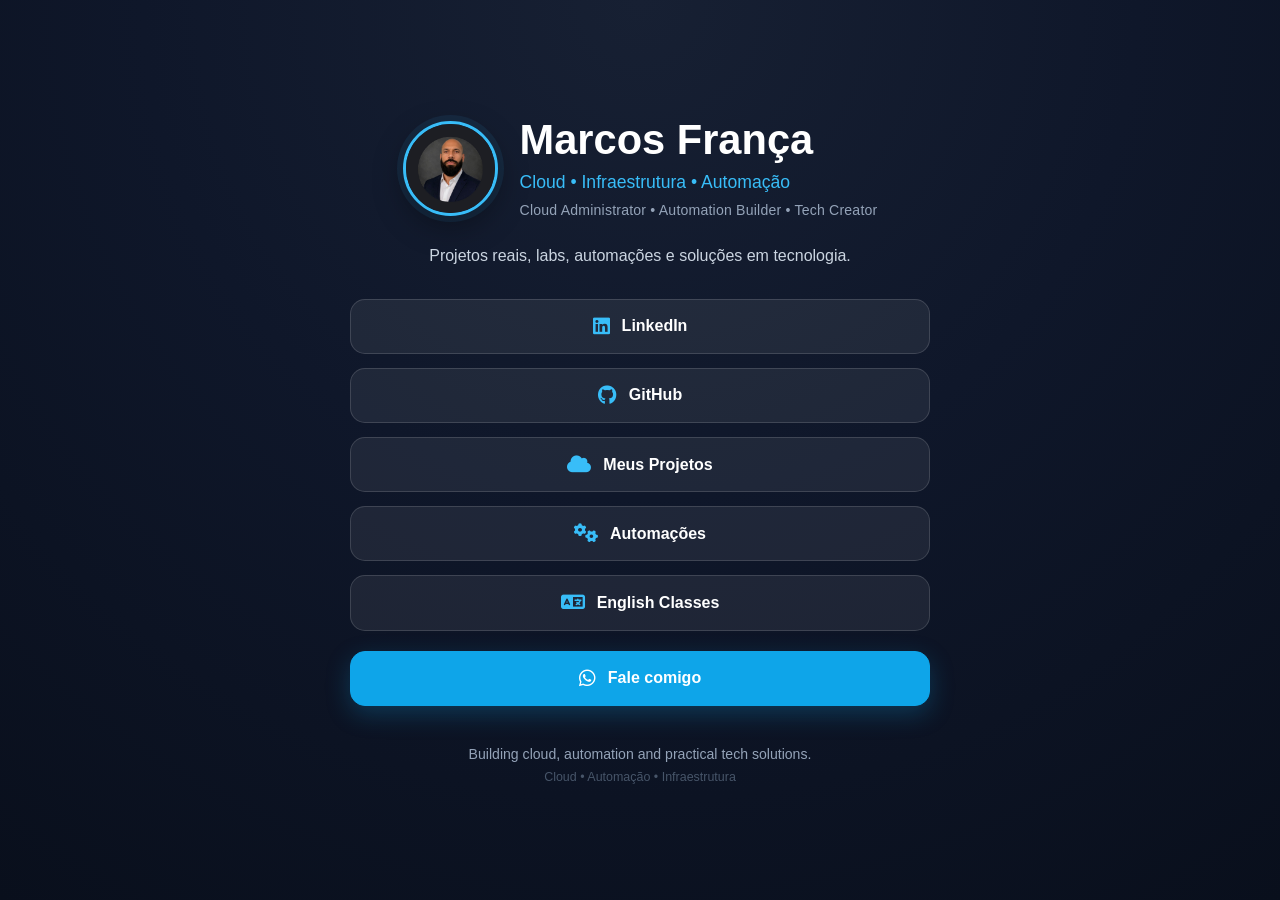
==== index.html @ a4418de6 "Initial landing page" ====
<!DOCTYPE html>
<html lang="pt-BR">

<head>
  <meta charset="UTF-8">

  <meta
    name="viewport"
    content="width=device-width, initial-scale=1.0"
  >

  <title>Marcos França | Cloud & Automação</title>

  <meta
    name="description"
    content="Cloud, infraestrutura, automação, projetos reais e soluções em tecnologia."
  >

  <!-- CSS -->
  <link
    rel="stylesheet"
    href="style.css"
  >

  <!-- Font Awesome -->
  <link
    rel="stylesheet"
    href="https://cdnjs.cloudflare.com/ajax/libs/font-awesome/6.7.2/css/all.min.css"
  >

</head>

<body>

  <main class="container">

    <!-- HERO -->
    <section class="hero">

      <div class="profile-header">

        <img
          src="assets/profile.jpeg"
          alt="Marcos França"
          class="profile-photo"
        >

        <div class="profile-info">

          <h1>Marcos França</h1>

          <p class="subtitle">
            Cloud • Infraestrutura • Automação
          </p>

          <p class="role">
            Cloud Administrator • Automation Builder • Tech Creator
          </p>

        </div>

      </div>

      <p class="description">
        Projetos reais, labs, automações e soluções em tecnologia.
      </p>

    </section>


    <!-- LINKS -->
    <section class="links">

      <a
        href="https://www.linkedin.com/in/marcos-fran%C3%A7a-314ab45b/?isSelfProfile=true"
        class="btn"
        target="_blank"
        rel="noopener noreferrer"
      >
        <i class="fa-brands fa-linkedin"></i>
        LinkedIn
      </a>

      <a
        href="https://github.com/Marcos-cloud-eng"
        class="btn"
        target="_blank"
        rel="noopener noreferrer"
      >
        <i class="fa-brands fa-github"></i>
        GitHub
      </a>

      <a
        href="https://github.com/Marcos-cloud-eng?tab=repositories"
        class="btn"
      >
        <i class="fa-solid fa-cloud"></i>
        Meus Projetos
      </a>

      <a
        href="https://github.com/Marcos-cloud-eng"
        class="btn"
      >
        <i class="fa-solid fa-gears"></i>
        Automações
      </a>

      <a
        href="https://www.udemy.com/instructor/courses"
        class="btn"
      >
        <i class="fa-solid fa-language"></i>
        English Classes
      </a>

      <a
        href="https://wa.me/11994478119"
        text="Olá%20Marcos!%20Encontrei%20seu%20perfil%20e%20gostaria%20de%20conversar%20sobre%20seus%20serviços."
        class="btn btn-contact"
        target="_blank"
        rel="noopener noreferrer"
      >
        <i class="fa-brands fa-whatsapp"></i>
        Fale comigo
      </a>

    </section>


    <!-- FOOTER -->
    <footer>

      <p class="footer-main">
        Building cloud, automation and practical tech solutions.
      </p>

      <p class="footer-small">
        Cloud • Automação • Infraestrutura
      </p>

    </footer>

  </main>

</body>

</html>
---- style.css ----
/* =========================
   RESET
========================= */

* {
  margin: 0;
  padding: 0;
  box-sizing: border-box;
}


/* =========================
   BODY
========================= */

body {
  font-family: Arial, Helvetica, sans-serif;

  background:
    radial-gradient(
      circle at top,
      #172033 0%,
      #0f172a 45%,
      #090f1c 100%
    );

  color: white;

  min-height: 100vh;

  display: flex;
  align-items: center;
  justify-content: center;

  padding: 40px 0;
}


/* =========================
   CONTAINER
========================= */

.container {
  width: 90%;
  max-width: 620px;

  text-align: center;

  padding: 35px 20px;
}


/* =========================
   HERO
========================= */

.hero {
  margin-bottom: 30px;
}


/* =========================
   PROFILE HEADER
========================= */

.profile-header {
  display: flex;

  align-items: center;
  justify-content: center;

  gap: 22px;

  margin-bottom: 22px;
}


/* =========================
   PROFILE PHOTO
========================= */

.profile-photo {
  width: 95px;
  height: 95px;

  object-fit: cover;

  border-radius: 50%;

  border: 3px solid #38bdf8;

  box-shadow:
    0 0 0 6px rgba(56, 189, 248, 0.08),
    0 10px 30px rgba(0, 0, 0, 0.35);

  flex-shrink: 0;
}


/* =========================
   PROFILE INFO
========================= */

.profile-info {
  text-align: left;
}


.profile-info h1 {
  font-size: 2.6rem;

  font-weight: 700;

  margin-bottom: 8px;
}


/* =========================
   SUBTITLE
========================= */

.subtitle {
  font-size: 1.1rem;

  color: #38bdf8;

  margin-bottom: 8px;
}


/* =========================
   ROLE
========================= */

.role {
  font-size: 0.88rem;

  color: #94a3b8;

  line-height: 1.4;

  letter-spacing: 0.2px;
}


/* =========================
   DESCRIPTION
========================= */

.description {
  color: #cbd5e1;

  font-size: 1rem;

  line-height: 1.6;

  margin-top: 10px;
}


/* =========================
   LINKS
========================= */

.links {
  display: flex;

  flex-direction: column;

  gap: 14px;
}


/* =========================
   BUTTONS
========================= */

.btn {
  display: flex;

  align-items: center;
  justify-content: center;

  gap: 12px;

  width: 100%;

  padding: 17px 22px;

  border-radius: 15px;

  text-decoration: none;

  color: white;

  background: rgba(255, 255, 255, 0.07);

  border: 1px solid rgba(255, 255, 255, 0.14);

  font-size: 1rem;

  font-weight: 600;

  transition:
    transform 0.25s ease,
    background 0.25s ease,
    border-color 0.25s ease,
    box-shadow 0.25s ease;
}


/* ÍCONES */

.btn i {
  font-size: 1.2rem;

  color: #38bdf8;
}


/* HOVER */

.btn:hover {
  transform: translateY(-3px);

  background: rgba(56, 189, 248, 0.12);

  border-color: rgba(56, 189, 248, 0.75);

  box-shadow:
    0 10px 25px rgba(0, 0, 0, 0.25);
}


/* =========================
   CONTACT BUTTON
========================= */

.btn-contact {
  background: #0ea5e9;

  border-color: #0ea5e9;

  color: white;

  margin-top: 6px;

  box-shadow:
    0 8px 25px rgba(14, 165, 233, 0.25);
}


.btn-contact i {
  color: white;
}


.btn-contact:hover {
  background: #38bdf8;

  border-color: #38bdf8;

  box-shadow:
    0 10px 30px rgba(56, 189, 248, 0.35);
}


/* =========================
   FOOTER
========================= */

footer {
  margin-top: 40px;
}


.footer-main {
  color: #94a3b8;

  font-size: 0.88rem;

  margin-bottom: 8px;
}


.footer-small {
  color: #475569;

  font-size: 0.78rem;
}


/* =========================
   MOBILE
========================= */

@media (max-width: 600px) {

  body {
    padding: 25px 0;
  }


  .container {
    width: 94%;

    padding: 25px 16px;
  }


  .profile-header {
    flex-direction: column;

    gap: 14px;
  }


  .profile-info {
    text-align: center;
  }


  .profile-photo {
    width: 90px;
    height: 90px;
  }


  .profile-info h1 {
    font-size: 2.15rem;
  }


  .subtitle {
    font-size: 1rem;
  }


  .role {
    font-size: 0.82rem;
  }


  .description {
    font-size: 0.92rem;
  }


  .btn {
    padding: 16px 18px;

    font-size: 0.95rem;
  }


  footer {
    margin-top: 32px;
  }

}
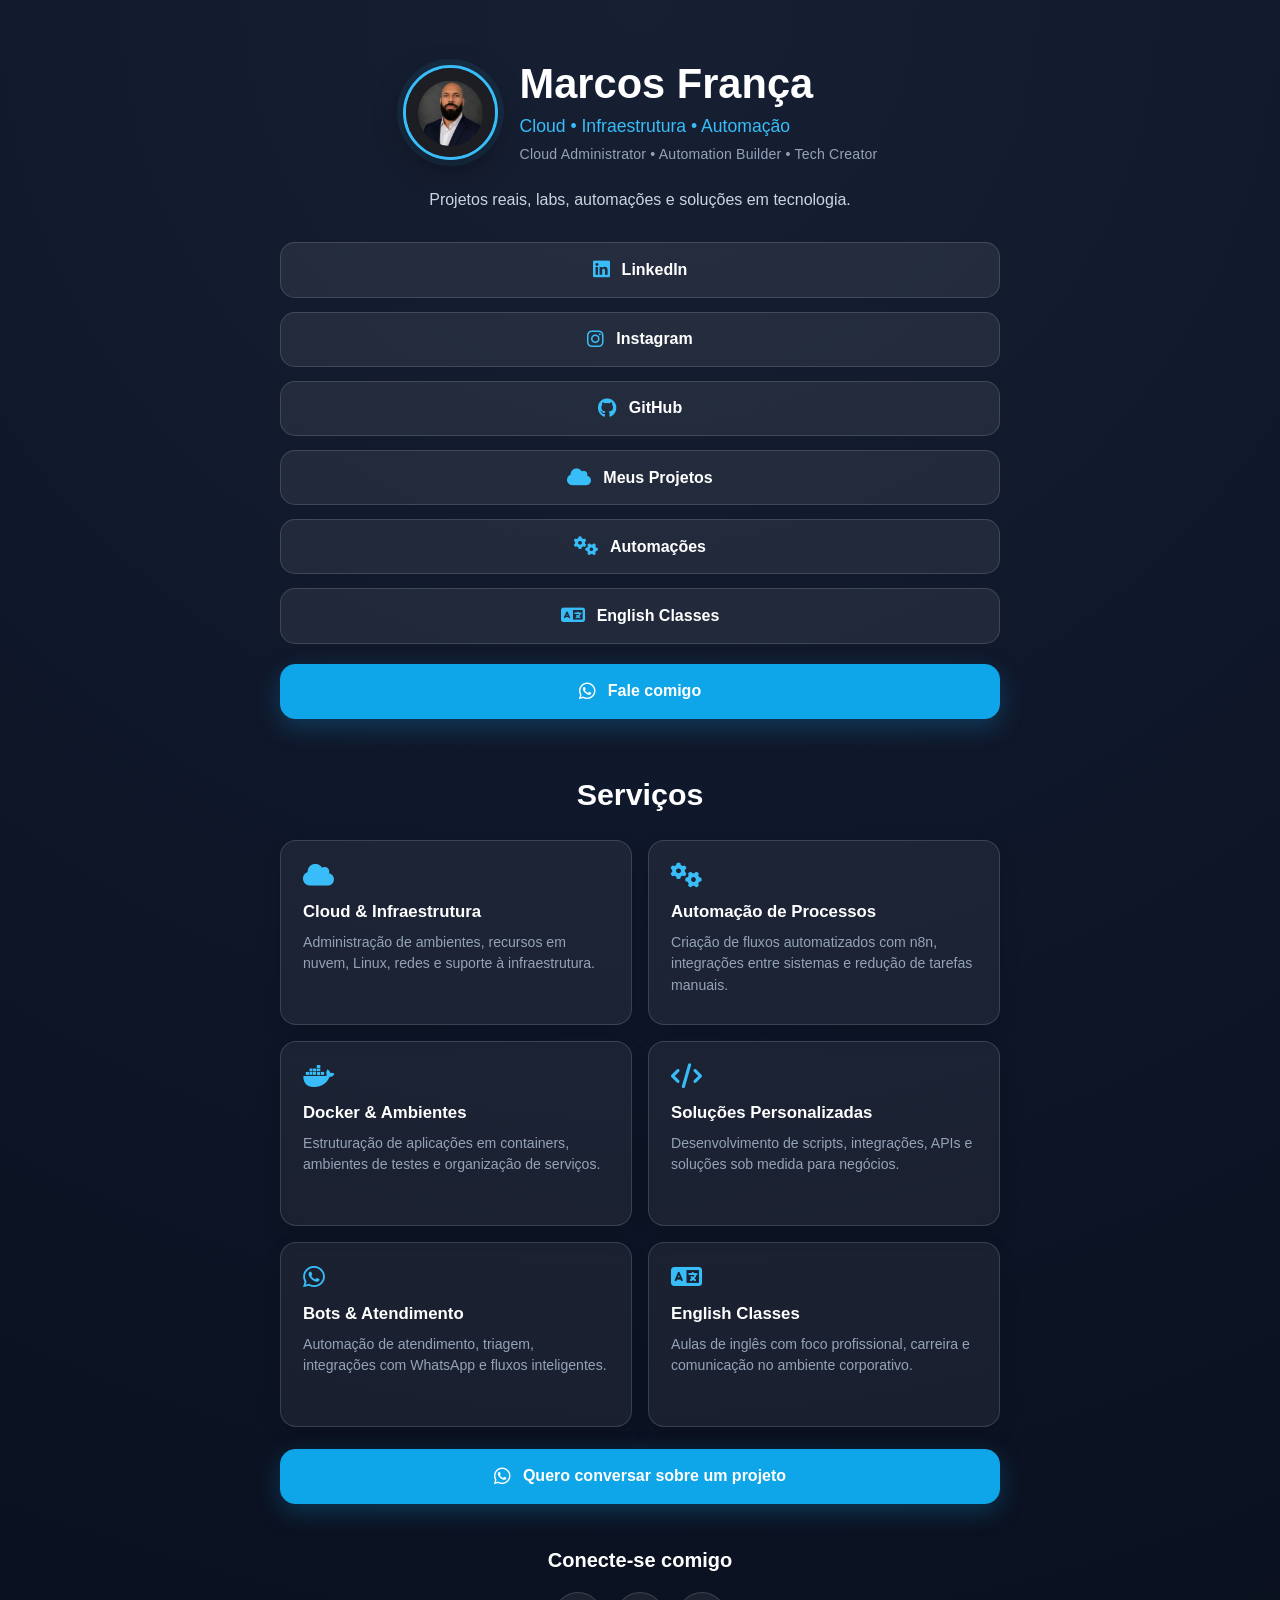
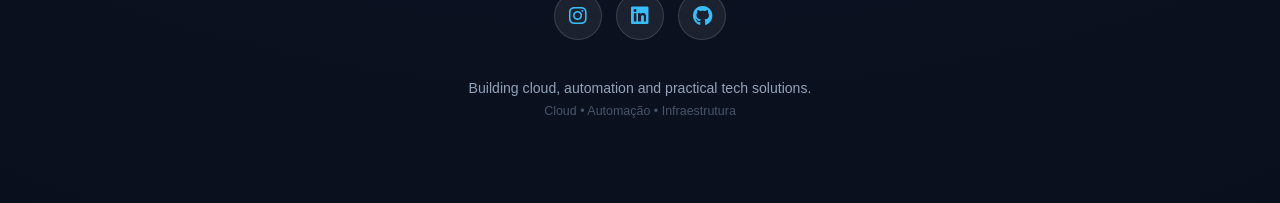
==== commit 2112628f: "Update landing with services and social links" ====
--- a/index.html
+++ b/index.html
@@ -27,14 +27,15 @@
     rel="stylesheet"
     href="https://cdnjs.cloudflare.com/ajax/libs/font-awesome/6.7.2/css/all.min.css"
   >
-
 </head>
 
 <body>
 
   <main class="container">
 
-    <!-- HERO -->
+    <!-- =========================
+         HERO
+    ========================== -->
     <section class="hero">
 
       <div class="profile-header">
@@ -68,11 +69,14 @@
     </section>
 
 
-    <!-- LINKS -->
+    <!-- =========================
+         LINKS PRINCIPAIS
+    ========================== -->
     <section class="links">
 
-      <a
-        href="https://www.linkedin.com/in/marcos-fran%C3%A7a-314ab45b/?isSelfProfile=true"
+      <!-- LinkedIn -->
+      <a
+        href="https://www.linkedin.com/in/marcos-fran%C3%A7a-314ab45b/"
         class="btn"
         target="_blank"
         rel="noopener noreferrer"
@@ -81,6 +85,20 @@
         LinkedIn
       </a>
 
+
+      <!-- Instagram -->
+      <a
+        href="https://www.instagram.com/marcosfranca.cloud/"
+        class="btn"
+        target="_blank"
+        rel="noopener noreferrer"
+      >
+        <i class="fa-brands fa-instagram"></i>
+        Instagram
+      </a>
+
+
+      <!-- GitHub -->
       <a
         href="https://github.com/Marcos-cloud-eng"
         class="btn"
@@ -91,33 +109,46 @@
         GitHub
       </a>
 
-      <a
-        href="https://github.com/Marcos-cloud-eng?tab=repositories"
-        class="btn"
+
+      <!-- Projetos -->
+      <a
+        href="https://github.com/Marcos-cloud-eng"
+        class="btn"
+        target="_blank"
+        rel="noopener noreferrer"
       >
         <i class="fa-solid fa-cloud"></i>
         Meus Projetos
       </a>
 
+
+      <!-- Automações -->
       <a
         href="https://github.com/Marcos-cloud-eng"
         class="btn"
+        target="_blank"
+        rel="noopener noreferrer"
       >
         <i class="fa-solid fa-gears"></i>
         Automações
       </a>
 
-      <a
-        href="https://www.udemy.com/instructor/courses"
-        class="btn"
+
+      <!-- English Classes -->
+      <a
+        href="https://www.udemy.com/instructor/courses/"
+        class="btn"
+        target="_blank"
+        rel="noopener noreferrer"
       >
         <i class="fa-solid fa-language"></i>
         English Classes
       </a>
 
-      <a
-        href="https://wa.me/11994478119"
-        text="Olá%20Marcos!%20Encontrei%20seu%20perfil%20e%20gostaria%20de%20conversar%20sobre%20seus%20serviços."
+
+      <!-- WhatsApp -->
+      <a
+        href="https://wa.me/5511994478119?text=Ol%C3%A1%20Marcos%21%20Encontrei%20seu%20perfil%20e%20gostaria%20de%20conversar%20sobre%20seus%20servi%C3%A7os."
         class="btn btn-contact"
         target="_blank"
         rel="noopener noreferrer"
@@ -129,7 +160,171 @@
     </section>
 
 
-    <!-- FOOTER -->
+    <!-- =========================
+         SERVIÇOS
+    ========================== -->
+    <section class="services">
+
+      <h2>Serviços</h2>
+
+      <div class="services-grid">
+
+
+        <!-- CLOUD -->
+        <div class="service-card">
+
+          <i class="fa-solid fa-cloud"></i>
+
+          <h3>Cloud & Infraestrutura</h3>
+
+          <p>
+            Administração de ambientes, recursos em nuvem,
+            Linux, redes e suporte à infraestrutura.
+          </p>
+
+        </div>
+
+
+        <!-- AUTOMAÇÃO -->
+        <div class="service-card">
+
+          <i class="fa-solid fa-gears"></i>
+
+          <h3>Automação de Processos</h3>
+
+          <p>
+            Criação de fluxos automatizados com n8n,
+            integrações entre sistemas e redução de tarefas manuais.
+          </p>
+
+        </div>
+
+
+        <!-- DOCKER -->
+        <div class="service-card">
+
+          <i class="fa-brands fa-docker"></i>
+
+          <h3>Docker & Ambientes</h3>
+
+          <p>
+            Estruturação de aplicações em containers,
+            ambientes de testes e organização de serviços.
+          </p>
+
+        </div>
+
+
+        <!-- SOLUÇÕES PERSONALIZADAS -->
+        <div class="service-card">
+
+          <i class="fa-solid fa-code"></i>
+
+          <h3>Soluções Personalizadas</h3>
+
+          <p>
+            Desenvolvimento de scripts, integrações,
+            APIs e soluções sob medida para negócios.
+          </p>
+
+        </div>
+
+
+        <!-- BOTS -->
+        <div class="service-card">
+
+          <i class="fa-brands fa-whatsapp"></i>
+
+          <h3>Bots & Atendimento</h3>
+
+          <p>
+            Automação de atendimento, triagem,
+            integrações com WhatsApp e fluxos inteligentes.
+          </p>
+
+        </div>
+
+
+        <!-- ENGLISH -->
+        <div class="service-card">
+
+          <i class="fa-solid fa-language"></i>
+
+          <h3>English Classes</h3>
+
+          <p>
+            Aulas de inglês com foco profissional,
+            carreira e comunicação no ambiente corporativo.
+          </p>
+
+        </div>
+
+      </div>
+
+
+      <!-- CTA SERVIÇOS -->
+      <a
+        href="https://wa.me/5511994478119?text=Ol%C3%A1%20Marcos%21%20Gostaria%20de%20conversar%20sobre%20um%20projeto."
+        class="btn btn-contact services-cta"
+        target="_blank"
+        rel="noopener noreferrer"
+      >
+        <i class="fa-brands fa-whatsapp"></i>
+        Quero conversar sobre um projeto
+      </a>
+
+    </section>
+
+
+    <!-- =========================
+         SOCIAL
+    ========================== -->
+    <section class="social-links">
+
+      <h2>Conecte-se comigo</h2>
+
+      <div class="social-row">
+
+        <!-- Instagram -->
+        <a
+          href="https://www.instagram.com/marcosfranca.cloud/"
+          target="_blank"
+          rel="noopener noreferrer"
+          aria-label="Instagram"
+        >
+          <i class="fa-brands fa-instagram"></i>
+        </a>
+
+
+        <!-- LinkedIn -->
+        <a
+          href="https://www.linkedin.com/in/marcos-fran%C3%A7a-314ab45b/"
+          target="_blank"
+          rel="noopener noreferrer"
+          aria-label="LinkedIn"
+        >
+          <i class="fa-brands fa-linkedin"></i>
+        </a>
+
+
+        <!-- GitHub -->
+        <a
+          href="https://github.com/Marcos-cloud-eng"
+          target="_blank"
+          rel="noopener noreferrer"
+          aria-label="GitHub"
+        >
+          <i class="fa-brands fa-github"></i>
+        </a>
+
+      </div>
+
+    </section>
+
+
+    <!-- =========================
+         FOOTER
+    ========================== -->
     <footer>
 
       <p class="footer-main">
--- a/style.css
+++ b/style.css
@@ -24,12 +24,12 @@
       #090f1c 100%
     );
 
-  color: white;
+  color: #ffffff;
 
   min-height: 100vh;
 
   display: flex;
-  align-items: center;
+  align-items: flex-start;
   justify-content: center;
 
   padding: 40px 0;
@@ -42,11 +42,11 @@
 
 .container {
   width: 90%;
-  max-width: 620px;
+  max-width: 760px;
 
   text-align: center;
 
-  padding: 35px 20px;
+  padding: 20px 20px 45px;
 }
 
 
@@ -105,13 +105,14 @@
   text-align: left;
 }
 
-
 .profile-info h1 {
   font-size: 2.6rem;
 
   font-weight: 700;
 
   margin-bottom: 8px;
+
+  color: #ffffff;
 }
 
 
@@ -159,7 +160,7 @@
 
 
 /* =========================
-   LINKS
+   MAIN LINKS
 ========================= */
 
 .links {
@@ -191,7 +192,7 @@
 
   text-decoration: none;
 
-  color: white;
+  color: #ffffff;
 
   background: rgba(255, 255, 255, 0.07);
 
@@ -208,18 +209,12 @@
     box-shadow 0.25s ease;
 }
 
-
-/* ÍCONES */
-
 .btn i {
   font-size: 1.2rem;
 
   color: #38bdf8;
 }
 
-
-/* HOVER */
-
 .btn:hover {
   transform: translateY(-3px);
 
@@ -241,7 +236,7 @@
 
   border-color: #0ea5e9;
 
-  color: white;
+  color: #ffffff;
 
   margin-top: 6px;
 
@@ -249,11 +244,9 @@
     0 8px 25px rgba(14, 165, 233, 0.25);
 }
 
-
 .btn-contact i {
-  color: white;
-}
-
+  color: #ffffff;
+}
 
 .btn-contact:hover {
   background: #38bdf8;
@@ -266,6 +259,189 @@
 
 
 /* =========================
+   SERVICES
+========================= */
+
+.services {
+  margin-top: 58px;
+}
+
+.services h2 {
+  text-align: center;
+
+  font-size: 1.9rem;
+
+  margin-bottom: 28px;
+
+  color: #ffffff;
+}
+
+
+/* =========================
+   SERVICES GRID
+========================= */
+
+.services-grid {
+  display: grid;
+
+  grid-template-columns: repeat(2, minmax(0, 1fr));
+
+  gap: 16px;
+}
+
+
+/* =========================
+   SERVICE CARD
+========================= */
+
+.service-card {
+  text-align: left;
+
+  background: rgba(255, 255, 255, 0.06);
+
+  border: 1px solid rgba(255, 255, 255, 0.14);
+
+  border-radius: 16px;
+
+  padding: 22px;
+
+  min-height: 185px;
+
+  box-shadow:
+    0 8px 20px rgba(0, 0, 0, 0.12);
+
+  transition:
+    transform 0.25s ease,
+    background 0.25s ease,
+    border-color 0.25s ease,
+    box-shadow 0.25s ease;
+}
+
+.service-card:hover {
+  transform: translateY(-4px);
+
+  background: rgba(56, 189, 248, 0.09);
+
+  border-color: #38bdf8;
+
+  box-shadow:
+    0 12px 30px rgba(0, 0, 0, 0.25),
+    0 0 18px rgba(56, 189, 248, 0.08);
+}
+
+.service-card i {
+  display: inline-block;
+
+  font-size: 1.55rem;
+
+  color: #38bdf8;
+
+  margin-bottom: 14px;
+}
+
+.service-card h3 {
+  color: #ffffff;
+
+  font-size: 1.05rem;
+
+  margin-bottom: 10px;
+}
+
+.service-card p {
+  color: #94a3b8;
+
+  font-size: 0.88rem;
+
+  line-height: 1.55;
+}
+
+
+/* =========================
+   SERVICES CTA
+========================= */
+
+.services-cta {
+  margin-top: 22px;
+}
+
+
+/* =========================
+   SOCIAL LINKS
+========================= */
+
+.social-links {
+  margin-top: 45px;
+
+  text-align: center;
+}
+
+.social-links h2 {
+  color: #ffffff;
+
+  font-size: 1.25rem;
+
+  margin-bottom: 20px;
+}
+
+
+/* =========================
+   SOCIAL ROW
+========================= */
+
+.social-row {
+  display: flex;
+
+  justify-content: center;
+
+  gap: 14px;
+}
+
+
+/* =========================
+   SOCIAL BUTTONS
+========================= */
+
+.social-row a {
+  width: 48px;
+  height: 48px;
+
+  display: flex;
+
+  align-items: center;
+  justify-content: center;
+
+  text-decoration: none;
+
+  border-radius: 50%;
+
+  background: rgba(255, 255, 255, 0.07);
+
+  border: 1px solid rgba(255, 255, 255, 0.14);
+
+  color: #38bdf8;
+
+  font-size: 1.25rem;
+
+  transition:
+    transform 0.25s ease,
+    background 0.25s ease,
+    border-color 0.25s ease,
+    box-shadow 0.25s ease;
+}
+
+.social-row a:hover {
+  transform: translateY(-3px);
+
+  background: rgba(56, 189, 248, 0.12);
+
+  border-color: #38bdf8;
+
+  box-shadow:
+    0 8px 20px rgba(56, 189, 248, 0.15);
+}
+
+
+/* =========================
    FOOTER
 ========================= */
 
@@ -273,7 +449,6 @@
   margin-top: 40px;
 }
 
-
 .footer-main {
   color: #94a3b8;
 
@@ -282,7 +457,6 @@
   margin-bottom: 8px;
 }
 
-
 .footer-small {
   color: #475569;
 
@@ -300,13 +474,11 @@
     padding: 25px 0;
   }
 
-
   .container {
     width: 94%;
 
-    padding: 25px 16px;
-  }
-
+    padding: 20px 14px 35px;
+  }
 
   .profile-header {
     flex-direction: column;
@@ -314,44 +486,52 @@
     gap: 14px;
   }
 
-
   .profile-info {
     text-align: center;
   }
-
 
   .profile-photo {
     width: 90px;
     height: 90px;
   }
 
-
   .profile-info h1 {
     font-size: 2.15rem;
   }
 
-
   .subtitle {
     font-size: 1rem;
   }
 
-
   .role {
     font-size: 0.82rem;
   }
 
-
   .description {
     font-size: 0.92rem;
   }
 
-
   .btn {
     padding: 16px 18px;
 
     font-size: 0.95rem;
   }
 
+  .services {
+    margin-top: 42px;
+  }
+
+  .services-grid {
+    grid-template-columns: 1fr;
+  }
+
+  .service-card {
+    min-height: auto;
+  }
+
+  .social-links {
+    margin-top: 35px;
+  }
 
   footer {
     margin-top: 32px;
